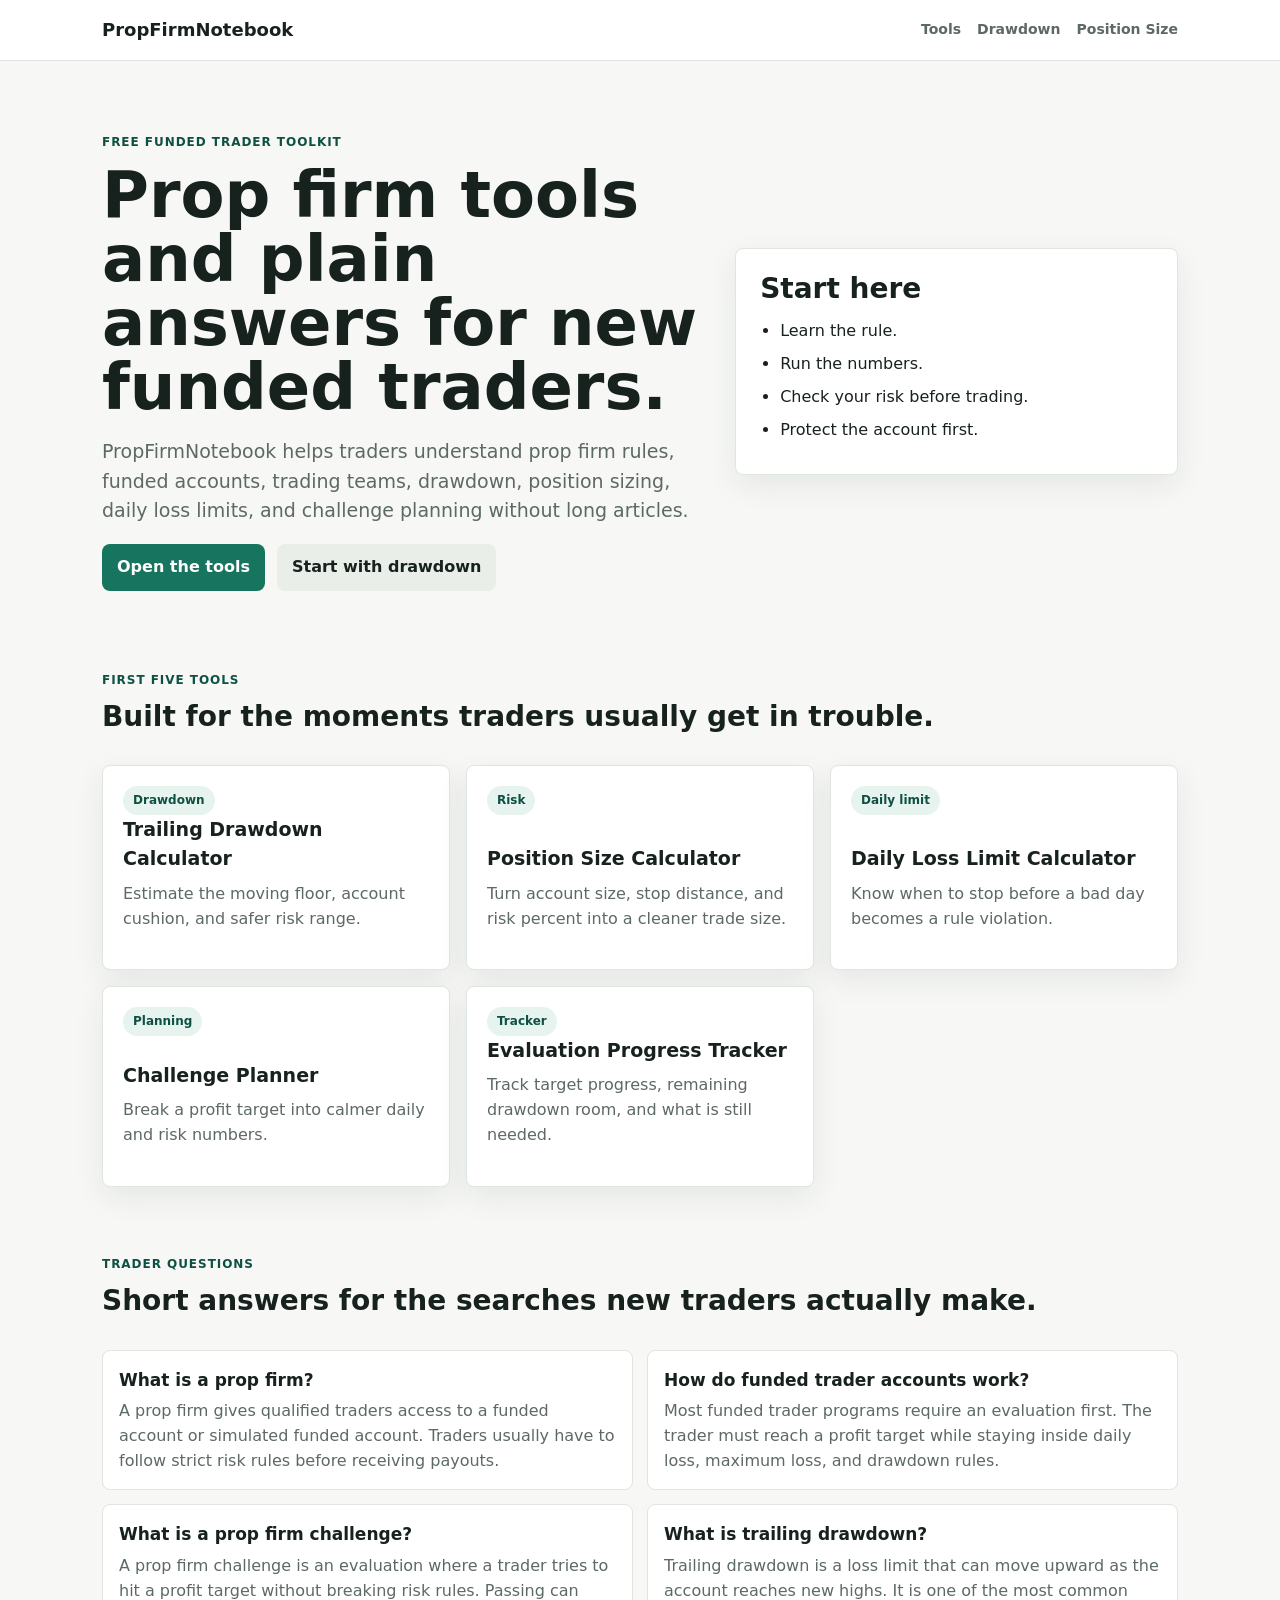
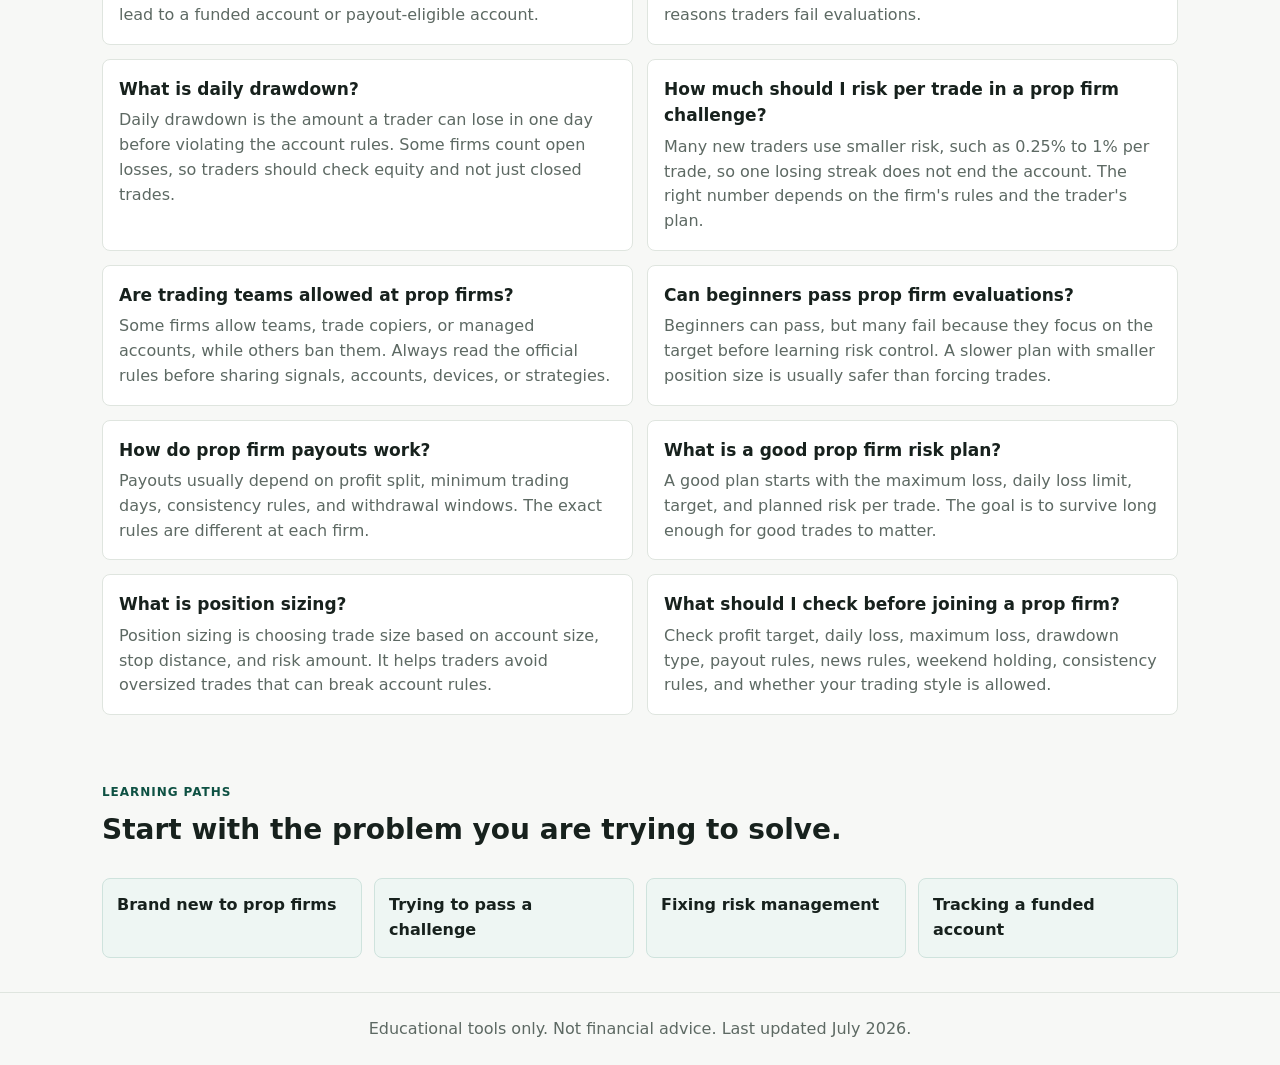
==== propfirmnotebook-root-upload/index.html @ daa6b707 "Add PropFirmNotebook tools and trader Q&A hub Adds five funded trader calculators, homepage prop fir" ====
<!doctype html>
<html lang="en">
<head>
  <meta charset="utf-8">
  <meta name="viewport" content="width=device-width, initial-scale=1">
  <title>Prop Firm Tools, Funded Trader Rules, and Beginner Trading Q&A | PropFirmNotebook</title>
  <meta name="description" content="Free prop firm tools and short answers for funded trader evaluations, trading teams, drawdown rules, position sizing, payouts, and beginner trading risk.">
  <link rel="stylesheet" href="assets/css/styles.css">
</head>
<body>
  <header class="site-header">
    <nav class="nav">
      <a class="brand" href="index.html">PropFirmNotebook</a>
      <div class="nav-links">
        <a href="tools/index.html">Tools</a>
        <a href="tools/trailing-drawdown/index.html">Drawdown</a>
        <a href="tools/position-size/index.html">Position Size</a>
      </div>
    </nav>
  </header>

  <main>
    <section class="hero">
      <div>
        <p class="eyebrow">Free funded trader toolkit</p>
        <h1>Prop firm tools and plain answers for new funded traders.</h1>
        <p class="lead">PropFirmNotebook helps traders understand prop firm rules, funded accounts, trading teams, drawdown, position sizing, daily loss limits, and challenge planning without long articles.</p>
        <div class="button-row">
          <a class="button" href="tools/index.html">Open the tools</a>
          <a class="button secondary" href="tools/trailing-drawdown/index.html">Start with drawdown</a>
        </div>
      </div>
      <aside class="hero-panel">
        <h2>Start here</h2>
        <ul>
          <li>Learn the rule.</li>
          <li>Run the numbers.</li>
          <li>Check your risk before trading.</li>
          <li>Protect the account first.</li>
        </ul>
      </aside>
    </section>

    <section class="section">
      <div class="section-header">
        <div>
          <p class="eyebrow">First five tools</p>
          <h2>Built for the moments traders usually get in trouble.</h2>
        </div>
      </div>
      <div class="grid">
        <a class="tool-card" href="tools/trailing-drawdown/index.html">
          <span class="tag">Drawdown</span>
          <div>
            <h3>Trailing Drawdown Calculator</h3>
            <p>Estimate the moving floor, account cushion, and safer risk range.</p>
          </div>
        </a>
        <a class="tool-card" href="tools/position-size/index.html">
          <span class="tag">Risk</span>
          <div>
            <h3>Position Size Calculator</h3>
            <p>Turn account size, stop distance, and risk percent into a cleaner trade size.</p>
          </div>
        </a>
        <a class="tool-card" href="tools/daily-loss-limit/index.html">
          <span class="tag">Daily limit</span>
          <div>
            <h3>Daily Loss Limit Calculator</h3>
            <p>Know when to stop before a bad day becomes a rule violation.</p>
          </div>
        </a>
        <a class="tool-card" href="tools/challenge-planner/index.html">
          <span class="tag">Planning</span>
          <div>
            <h3>Challenge Planner</h3>
            <p>Break a profit target into calmer daily and risk numbers.</p>
          </div>
        </a>
        <a class="tool-card" href="tools/evaluation-tracker/index.html">
          <span class="tag">Tracker</span>
          <div>
            <h3>Evaluation Progress Tracker</h3>
            <p>Track target progress, remaining drawdown room, and what is still needed.</p>
          </div>
        </a>
      </div>
    </section>

    <section class="section">
      <div class="section-header">
        <div>
          <p class="eyebrow">Trader questions</p>
          <h2>Short answers for the searches new traders actually make.</h2>
        </div>
      </div>
      <div class="qa-grid">
        <article class="qa-item"><h3>What is a prop firm?</h3><p>A prop firm gives qualified traders access to a funded account or simulated funded account. Traders usually have to follow strict risk rules before receiving payouts.</p></article>
        <article class="qa-item"><h3>How do funded trader accounts work?</h3><p>Most funded trader programs require an evaluation first. The trader must reach a profit target while staying inside daily loss, maximum loss, and drawdown rules.</p></article>
        <article class="qa-item"><h3>What is a prop firm challenge?</h3><p>A prop firm challenge is an evaluation where a trader tries to hit a profit target without breaking risk rules. Passing can lead to a funded account or payout-eligible account.</p></article>
        <article class="qa-item"><h3>What is trailing drawdown?</h3><p>Trailing drawdown is a loss limit that can move upward as the account reaches new highs. It is one of the most common reasons traders fail evaluations.</p></article>
        <article class="qa-item"><h3>What is daily drawdown?</h3><p>Daily drawdown is the amount a trader can lose in one day before violating the account rules. Some firms count open losses, so traders should check equity and not just closed trades.</p></article>
        <article class="qa-item"><h3>How much should I risk per trade in a prop firm challenge?</h3><p>Many new traders use smaller risk, such as 0.25% to 1% per trade, so one losing streak does not end the account. The right number depends on the firm's rules and the trader's plan.</p></article>
        <article class="qa-item"><h3>Are trading teams allowed at prop firms?</h3><p>Some firms allow teams, trade copiers, or managed accounts, while others ban them. Always read the official rules before sharing signals, accounts, devices, or strategies.</p></article>
        <article class="qa-item"><h3>Can beginners pass prop firm evaluations?</h3><p>Beginners can pass, but many fail because they focus on the target before learning risk control. A slower plan with smaller position size is usually safer than forcing trades.</p></article>
        <article class="qa-item"><h3>How do prop firm payouts work?</h3><p>Payouts usually depend on profit split, minimum trading days, consistency rules, and withdrawal windows. The exact rules are different at each firm.</p></article>
        <article class="qa-item"><h3>What is a good prop firm risk plan?</h3><p>A good plan starts with the maximum loss, daily loss limit, target, and planned risk per trade. The goal is to survive long enough for good trades to matter.</p></article>
        <article class="qa-item"><h3>What is position sizing?</h3><p>Position sizing is choosing trade size based on account size, stop distance, and risk amount. It helps traders avoid oversized trades that can break account rules.</p></article>
        <article class="qa-item"><h3>What should I check before joining a prop firm?</h3><p>Check profit target, daily loss, maximum loss, drawdown type, payout rules, news rules, weekend holding, consistency rules, and whether your trading style is allowed.</p></article>
      </div>
    </section>

    <section class="section">
      <div class="section-header">
        <div>
          <p class="eyebrow">Learning paths</p>
          <h2>Start with the problem you are trying to solve.</h2>
        </div>
      </div>
      <div class="path-grid">
        <div class="path-card">Brand new to prop firms</div>
        <div class="path-card">Trying to pass a challenge</div>
        <div class="path-card">Fixing risk management</div>
        <div class="path-card">Tracking a funded account</div>
      </div>
    </section>
  </main>

  <footer class="footer">Educational tools only. Not financial advice. Last updated <span data-current-month>July 2026</span>.</footer>
  <script type="application/ld+json">
  {
    "@context": "https://schema.org",
    "@type": "FAQPage",
    "mainEntity": [
      {"@type":"Question","name":"What is a prop firm?","acceptedAnswer":{"@type":"Answer","text":"A prop firm gives qualified traders access to a funded account or simulated funded account. Traders usually have to follow strict risk rules before receiving payouts."}},
      {"@type":"Question","name":"How do funded trader accounts work?","acceptedAnswer":{"@type":"Answer","text":"Most funded trader programs require an evaluation first. The trader must reach a profit target while staying inside daily loss, maximum loss, and drawdown rules."}},
      {"@type":"Question","name":"What is a prop firm challenge?","acceptedAnswer":{"@type":"Answer","text":"A prop firm challenge is an evaluation where a trader tries to hit a profit target without breaking risk rules. Passing can lead to a funded account or payout-eligible account."}},
      {"@type":"Question","name":"What is trailing drawdown?","acceptedAnswer":{"@type":"Answer","text":"Trailing drawdown is a loss limit that can move upward as the account reaches new highs. It is one of the most common reasons traders fail evaluations."}},
      {"@type":"Question","name":"Are trading teams allowed at prop firms?","acceptedAnswer":{"@type":"Answer","text":"Some firms allow teams, trade copiers, or managed accounts, while others ban them. Always read the official rules before sharing signals, accounts, devices, or strategies."}}
    ]
  }
  </script>
  <script src="assets/js/main.js"></script>
</body>
</html>
---- propfirmnotebook-root-upload/assets/css/styles.css ----
:root {
  --bg: #f7f8f6;
  --surface: #ffffff;
  --ink: #17211d;
  --muted: #5d6963;
  --line: #dfe5df;
  --accent: #16745f;
  --accent-dark: #0e5143;
  --warn: #b45309;
  --danger: #b91c1c;
  --ok: #147d3f;
  --shadow: 0 10px 30px rgba(23, 33, 29, 0.08);
}

* {
  box-sizing: border-box;
}

body {
  margin: 0;
  font-family: Inter, ui-sans-serif, system-ui, -apple-system, BlinkMacSystemFont, "Segoe UI", sans-serif;
  background: var(--bg);
  color: var(--ink);
  line-height: 1.55;
}

a {
  color: var(--accent-dark);
}

.site-header {
  background: var(--surface);
  border-bottom: 1px solid var(--line);
  position: sticky;
  top: 0;
  z-index: 10;
}

.nav {
  max-width: 1120px;
  margin: 0 auto;
  padding: 16px 22px;
  display: flex;
  align-items: center;
  justify-content: space-between;
  gap: 20px;
}

.brand {
  font-weight: 800;
  font-size: 18px;
  color: var(--ink);
  text-decoration: none;
}

.nav-links {
  display: flex;
  gap: 16px;
  flex-wrap: wrap;
  font-size: 14px;
}

.nav-links a {
  text-decoration: none;
  color: var(--muted);
  font-weight: 650;
}

.hero {
  max-width: 1120px;
  margin: 0 auto;
  padding: 72px 22px 46px;
  display: grid;
  grid-template-columns: minmax(0, 1.15fr) minmax(280px, 0.85fr);
  gap: 34px;
  align-items: center;
}

.eyebrow {
  margin: 0 0 12px;
  color: var(--accent-dark);
  font-weight: 800;
  text-transform: uppercase;
  letter-spacing: 0.08em;
  font-size: 12px;
}

h1 {
  margin: 0;
  font-size: clamp(38px, 5vw, 64px);
  line-height: 1;
  letter-spacing: 0;
}

h2 {
  margin: 0 0 14px;
  font-size: 28px;
  line-height: 1.15;
}

h3 {
  margin: 0 0 8px;
  font-size: 19px;
}

.lead {
  color: var(--muted);
  font-size: 19px;
  margin: 18px 0 0;
  max-width: 700px;
}

.hero-panel,
.tool-card,
.calculator,
.note-box,
.module-section,
.result-card {
  background: var(--surface);
  border: 1px solid var(--line);
  border-radius: 8px;
  box-shadow: var(--shadow);
}

.hero-panel {
  padding: 24px;
}

.hero-panel ul,
.checklist {
  margin: 14px 0 0;
  padding-left: 20px;
}

.hero-panel li,
.checklist li {
  margin: 8px 0;
}

.section {
  max-width: 1120px;
  margin: 0 auto;
  padding: 34px 22px;
}

.section-header {
  display: flex;
  align-items: end;
  justify-content: space-between;
  gap: 24px;
  margin-bottom: 18px;
}

.grid {
  display: grid;
  grid-template-columns: repeat(3, minmax(0, 1fr));
  gap: 16px;
}

.qa-grid {
  display: grid;
  grid-template-columns: repeat(2, minmax(0, 1fr));
  gap: 14px;
}

.qa-item {
  background: var(--surface);
  border: 1px solid var(--line);
  border-radius: 8px;
  padding: 16px;
}

.qa-item h3 {
  font-size: 17px;
  margin-bottom: 6px;
}

.qa-item p {
  color: var(--muted);
  margin: 0;
}

.path-grid {
  display: grid;
  grid-template-columns: repeat(4, minmax(0, 1fr));
  gap: 12px;
}

.path-card {
  background: #eef6f3;
  border: 1px solid #cfe3dd;
  border-radius: 8px;
  padding: 14px;
  font-weight: 800;
}

.tool-card {
  padding: 20px;
  text-decoration: none;
  color: var(--ink);
  min-height: 190px;
  display: flex;
  flex-direction: column;
  justify-content: space-between;
}

.tool-card p {
  margin: 8px 0 18px;
  color: var(--muted);
}

.tag {
  display: inline-flex;
  width: fit-content;
  align-items: center;
  border-radius: 999px;
  padding: 5px 10px;
  background: #e6f3ef;
  color: var(--accent-dark);
  font-size: 12px;
  font-weight: 800;
}

.page {
  max-width: 980px;
  margin: 0 auto;
  padding: 44px 22px 64px;
}

.tool-hero {
  margin-bottom: 24px;
}

.quick-answer {
  margin-top: 22px;
  padding: 18px 20px;
  background: #eaf4f1;
  border-left: 5px solid var(--accent);
  border-radius: 8px;
}

.calculator {
  padding: 22px;
  margin: 24px 0;
}

.form-grid {
  display: grid;
  grid-template-columns: repeat(2, minmax(0, 1fr));
  gap: 16px;
}

label {
  display: grid;
  gap: 7px;
  font-weight: 750;
  font-size: 14px;
}

input,
select {
  width: 100%;
  min-height: 44px;
  border: 1px solid #cfd8d0;
  border-radius: 8px;
  padding: 10px 12px;
  font: inherit;
  background: #fff;
  color: var(--ink);
}

.button-row {
  display: flex;
  gap: 12px;
  flex-wrap: wrap;
  margin-top: 18px;
}

button,
.button {
  border: 0;
  border-radius: 8px;
  padding: 11px 15px;
  font: inherit;
  font-weight: 800;
  background: var(--accent);
  color: #fff;
  cursor: pointer;
  text-decoration: none;
  display: inline-flex;
  align-items: center;
}

button.secondary,
.button.secondary {
  background: #e9eee9;
  color: var(--ink);
}

.results {
  display: grid;
  grid-template-columns: repeat(2, minmax(0, 1fr));
  gap: 14px;
  margin-top: 20px;
}

.result-card {
  box-shadow: none;
  padding: 16px;
}

.result-label {
  display: block;
  color: var(--muted);
  font-size: 13px;
  font-weight: 750;
}

.result-value {
  display: block;
  margin-top: 4px;
  font-size: 24px;
  font-weight: 850;
}

.result-note {
  display: block;
  margin-top: 6px;
  color: var(--muted);
  font-size: 13px;
}

.warning {
  color: var(--warn);
}

.danger {
  color: var(--danger);
}

.ok {
  color: var(--ok);
}

.module-section {
  padding: 22px;
  box-shadow: none;
  margin: 16px 0;
}

.module-section p {
  color: var(--muted);
}

.steps {
  display: grid;
  gap: 10px;
}

.step {
  padding: 12px 14px;
  border: 1px solid var(--line);
  border-radius: 8px;
  background: #fbfcfb;
}

.footer {
  border-top: 1px solid var(--line);
  padding: 24px 22px;
  color: var(--muted);
  text-align: center;
}

@media (max-width: 800px) {
  .hero {
    grid-template-columns: 1fr;
    padding-top: 44px;
  }

  .grid,
  .qa-grid,
  .path-grid,
  .form-grid,
  .results {
    grid-template-columns: 1fr;
  }

  .section-header,
  .nav {
    align-items: flex-start;
    flex-direction: column;
  }

  h1 {
    font-size: 40px;
  }
}
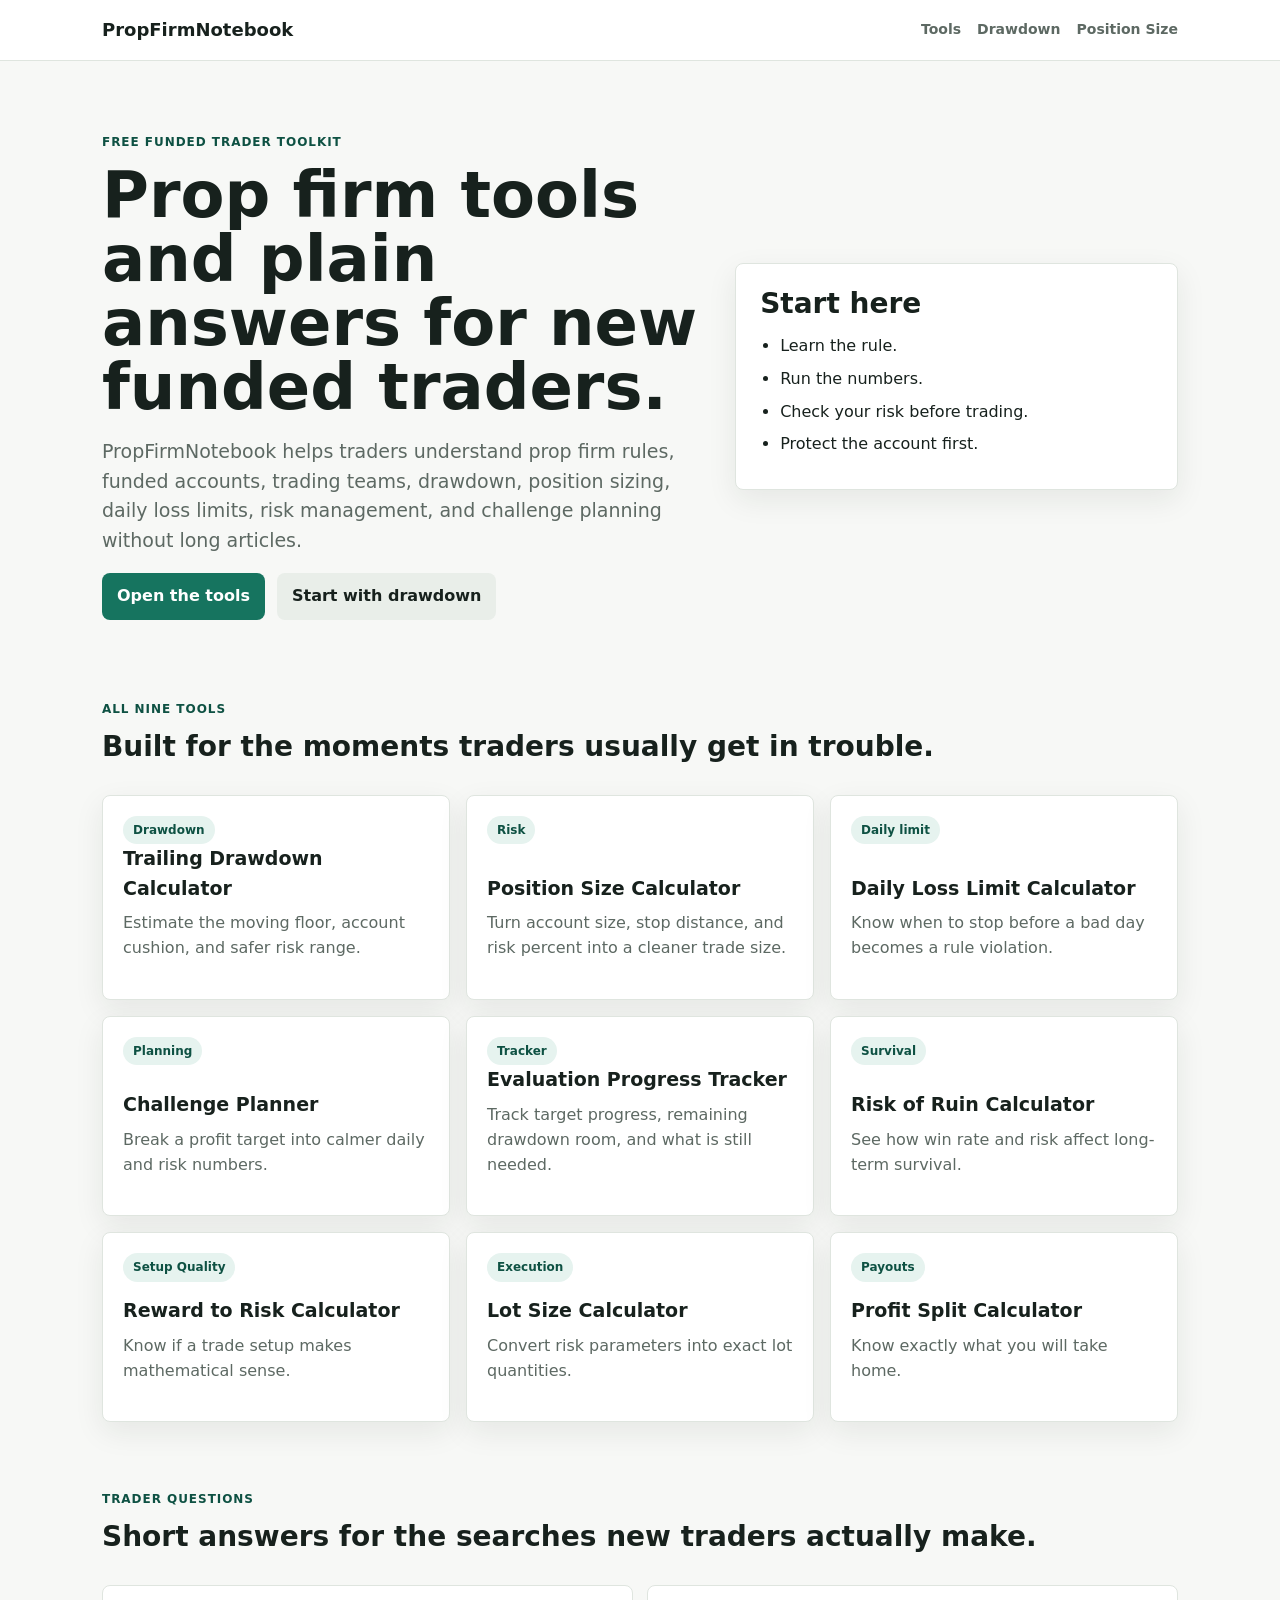
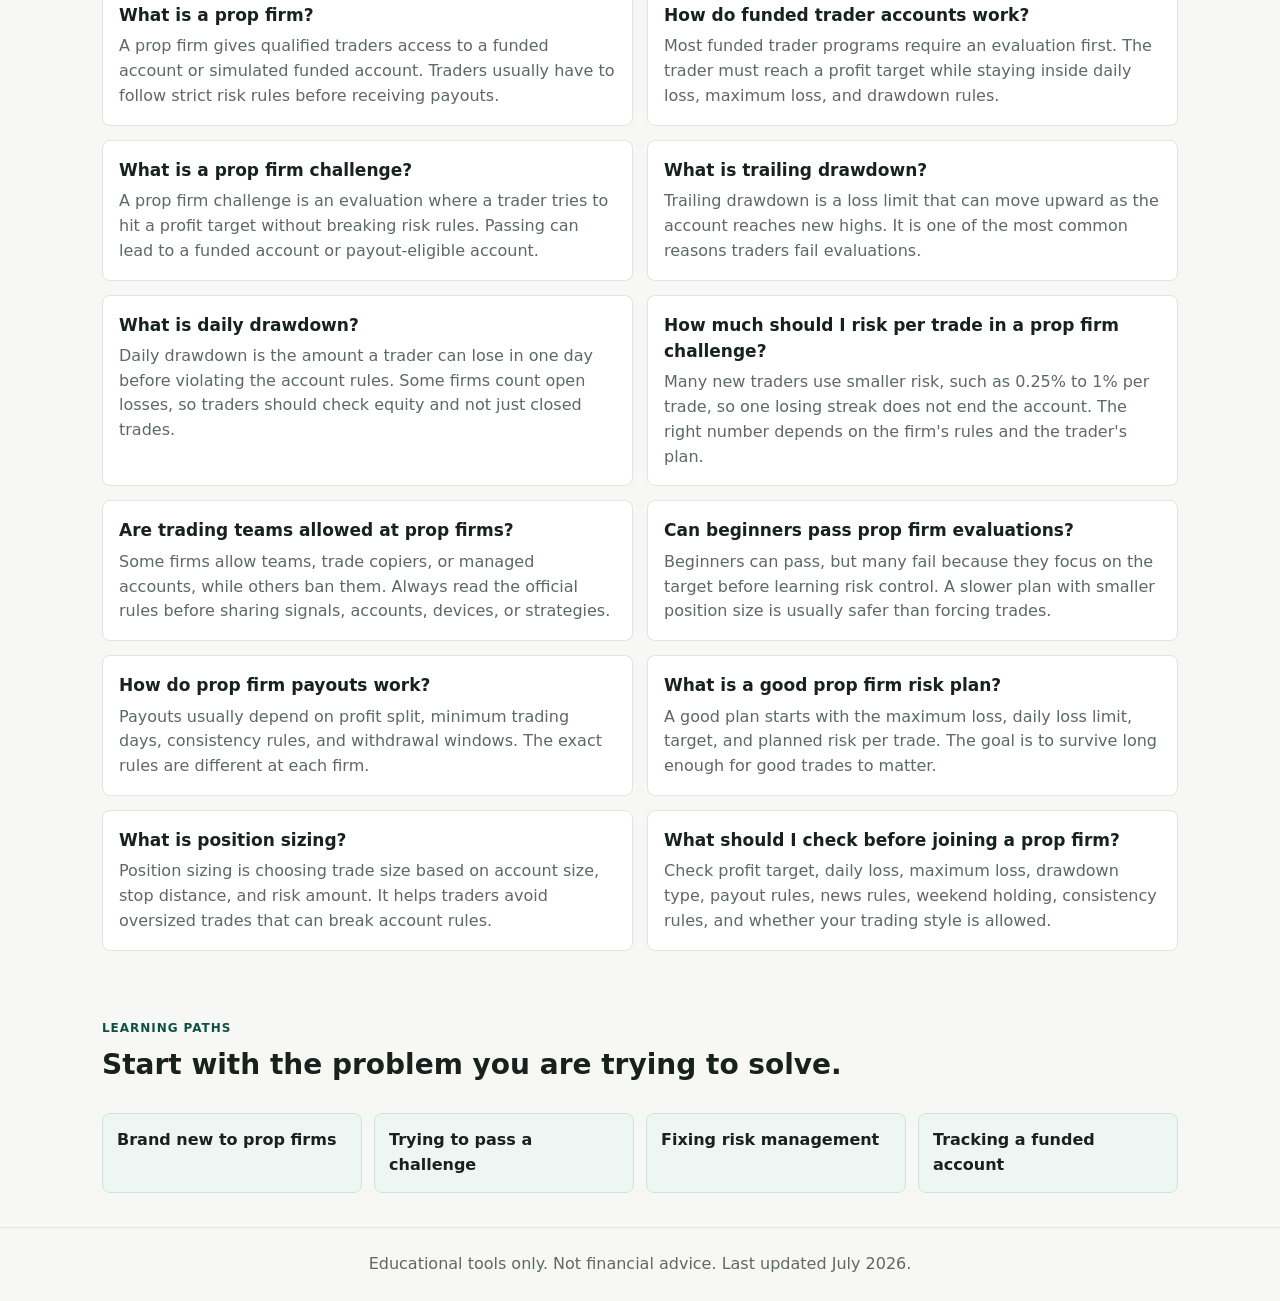
==== commit 287328af: "Add V1 completion: Risk of Ruin, Reward:Risk, Lot Size, and Profit Split calculators Full V1 now inc" ====
--- a/propfirmnotebook-root-upload/index.html
+++ b/propfirmnotebook-root-upload/index.html
@@ -24,7 +24,7 @@
       <div>
         <p class="eyebrow">Free funded trader toolkit</p>
         <h1>Prop firm tools and plain answers for new funded traders.</h1>
-        <p class="lead">PropFirmNotebook helps traders understand prop firm rules, funded accounts, trading teams, drawdown, position sizing, daily loss limits, and challenge planning without long articles.</p>
+        <p class="lead">PropFirmNotebook helps traders understand prop firm rules, funded accounts, trading teams, drawdown, position sizing, daily loss limits, risk management, and challenge planning without long articles.</p>
         <div class="button-row">
           <a class="button" href="tools/index.html">Open the tools</a>
           <a class="button secondary" href="tools/trailing-drawdown/index.html">Start with drawdown</a>
@@ -44,7 +44,7 @@
     <section class="section">
       <div class="section-header">
         <div>
-          <p class="eyebrow">First five tools</p>
+          <p class="eyebrow">All nine tools</p>
           <h2>Built for the moments traders usually get in trouble.</h2>
         </div>
       </div>
@@ -82,6 +82,34 @@
           <div>
             <h3>Evaluation Progress Tracker</h3>
             <p>Track target progress, remaining drawdown room, and what is still needed.</p>
+          </div>
+        </a>
+        <a class="tool-card" href="tools/risk-of-ruin/index.html">
+          <span class="tag">Survival</span>
+          <div>
+            <h3>Risk of Ruin Calculator</h3>
+            <p>See how win rate and risk affect long-term survival.</p>
+          </div>
+        </a>
+        <a class="tool-card" href="tools/reward-risk/index.html">
+          <span class="tag">Setup Quality</span>
+          <div>
+            <h3>Reward to Risk Calculator</h3>
+            <p>Know if a trade setup makes mathematical sense.</p>
+          </div>
+        </a>
+        <a class="tool-card" href="tools/lot-size/index.html">
+          <span class="tag">Execution</span>
+          <div>
+            <h3>Lot Size Calculator</h3>
+            <p>Convert risk parameters into exact lot quantities.</p>
+          </div>
+        </a>
+        <a class="tool-card" href="tools/profit-split/index.html">
+          <span class="tag">Payouts</span>
+          <div>
+            <h3>Profit Split Calculator</h3>
+            <p>Know exactly what you will take home.</p>
           </div>
         </a>
       </div>
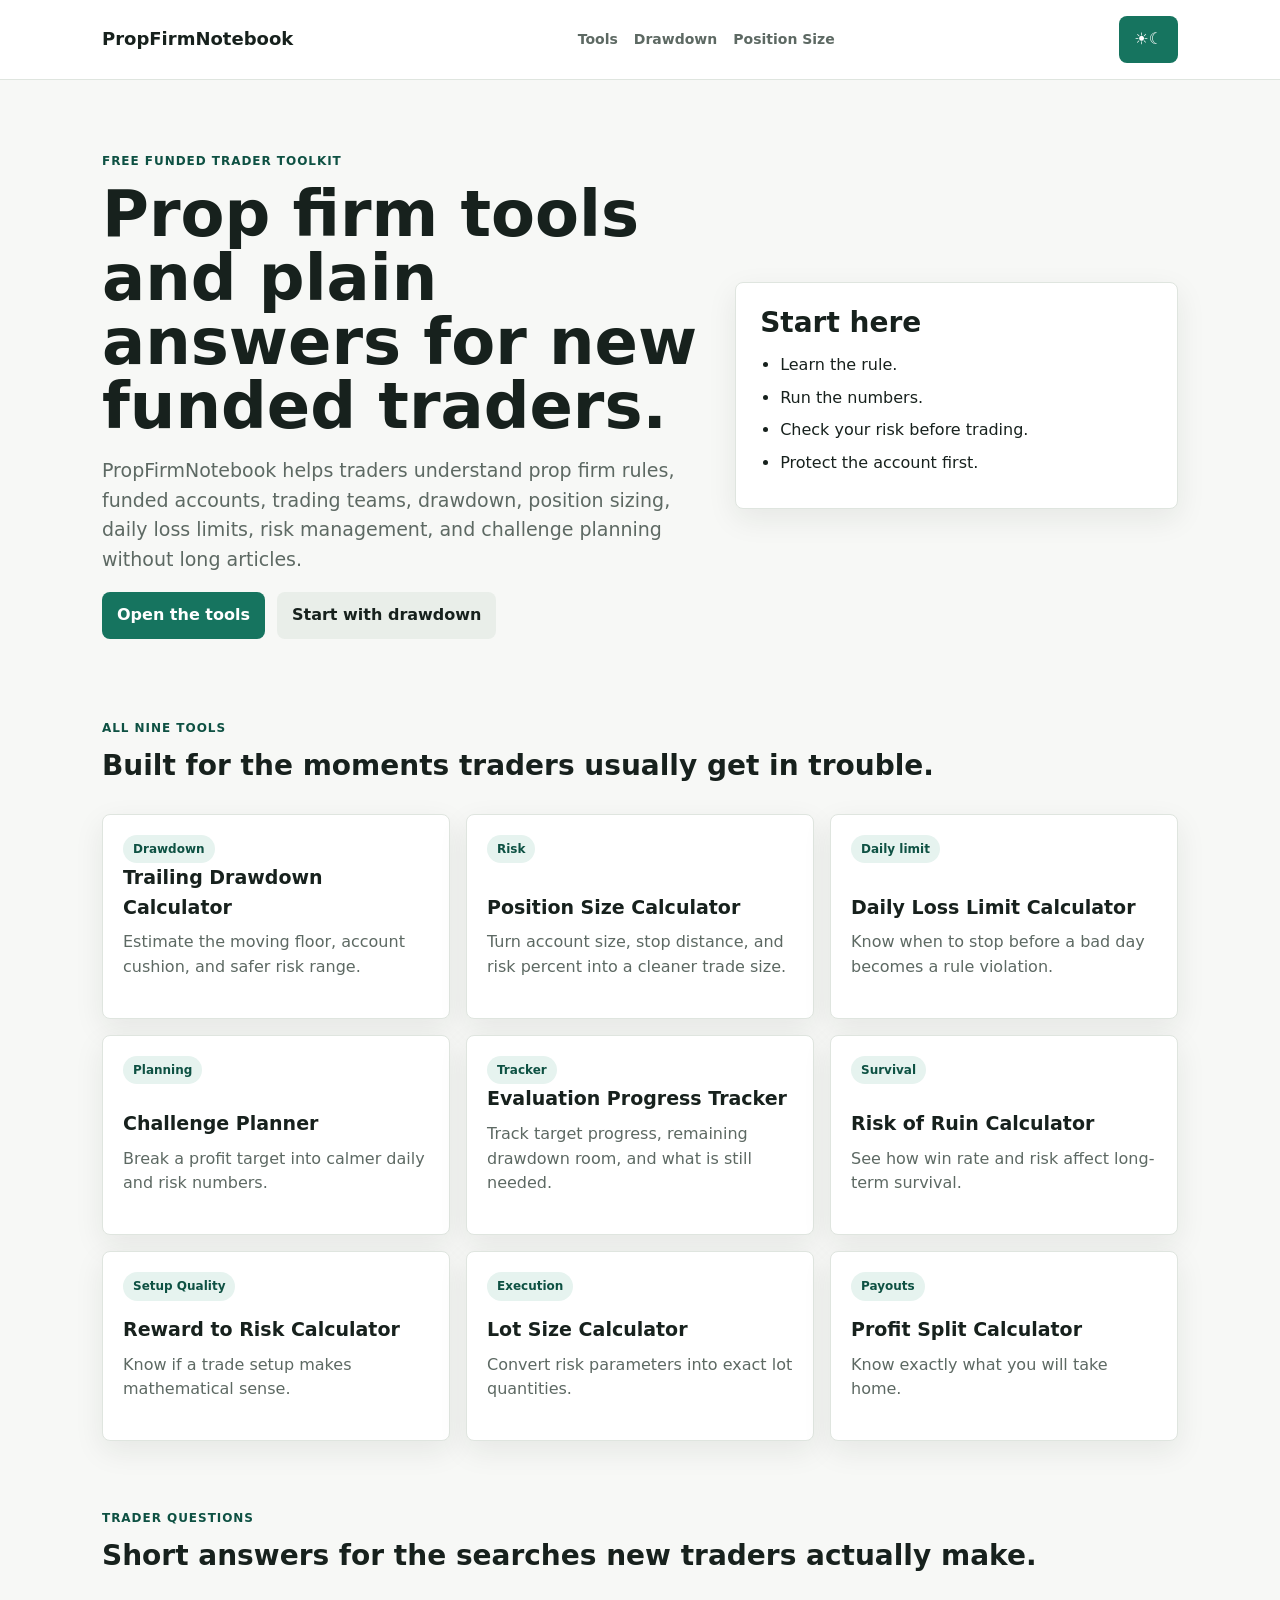
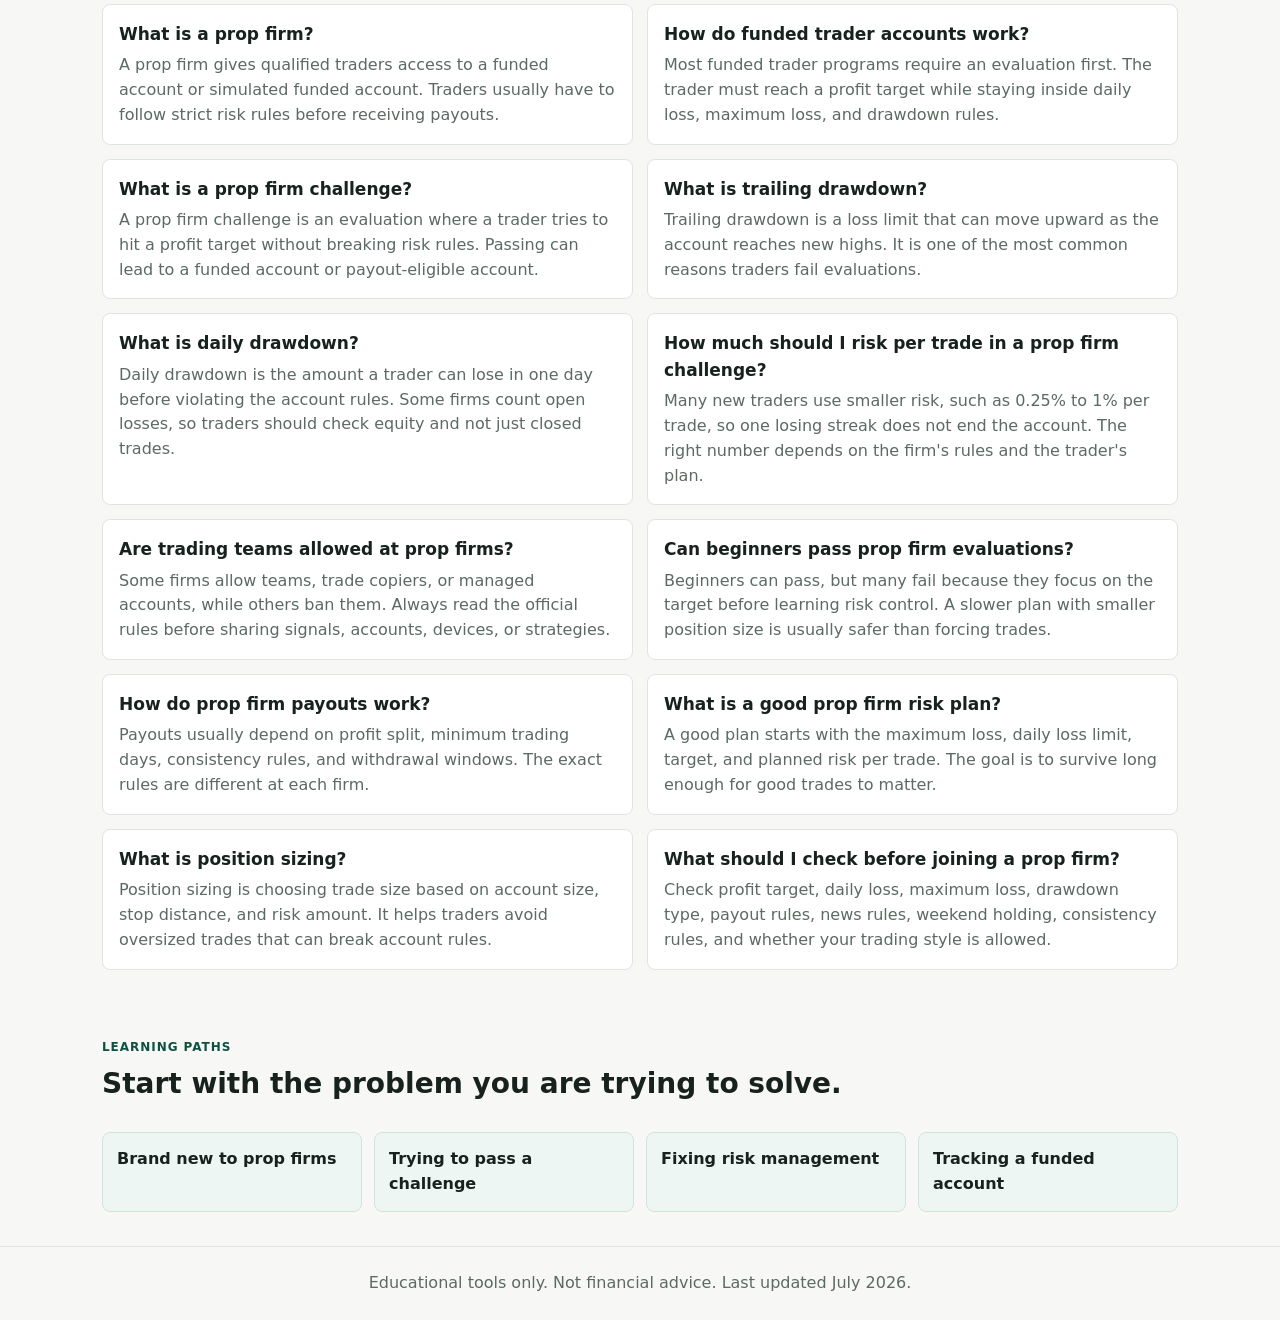
==== commit bc001158: "Add favicon files and update index.html with favicon links" ====
--- a/propfirmnotebook-root-upload/index.html
+++ b/propfirmnotebook-root-upload/index.html
@@ -5,7 +5,20 @@
   <meta name="viewport" content="width=device-width, initial-scale=1">
   <title>Prop Firm Tools, Funded Trader Rules, and Beginner Trading Q&A | PropFirmNotebook</title>
   <meta name="description" content="Free prop firm tools and short answers for funded trader evaluations, trading teams, drawdown rules, position sizing, payouts, and beginner trading risk.">
+  <script>
+    (function () {
+      try {
+        var saved = localStorage.getItem("pfn-theme-v2");
+        var theme = saved || (window.matchMedia("(prefers-color-scheme: dark)").matches ? "dark" : "light");
+        document.documentElement.dataset.theme = theme;
+      } catch (error) {}
+    })();
+  </script>
   <link rel="stylesheet" href="assets/css/styles.css">
+  <link rel="stylesheet" href="assets/css/chatbot.css?v=20260710b">
+ <link rel="icon" type="image/png" sizes="32x32" href="assets/images/favicon-32x32.png">
+ <link rel="icon" type="image/png" sizes="16x16" href="assets/images/favicon-16x16.png">
+ <link rel="apple-touch-icon" sizes="180x180" href="assets/images/apple-touch-icon.png">
 </head>
 <body>
   <header class="site-header">
@@ -16,7 +29,7 @@
         <a href="tools/trailing-drawdown/index.html">Drawdown</a>
         <a href="tools/position-size/index.html">Position Size</a>
       </div>
-    </nav>
+    <button class="theme-switch" type="button" data-theme-toggle role="switch" aria-checked="false"><span class="theme-switch-icon" aria-hidden="true">☀</span><span class="theme-switch-icon" aria-hidden="true">☾</span><span class="theme-switch-thumb" aria-hidden="true"></span></button></nav>
   </header>
 
   <main>
@@ -169,5 +182,6 @@
   }
   </script>
   <script src="assets/js/main.js"></script>
+  <script src="assets/js/chatbot-v3.js"></script>
 </body>
 </html>
